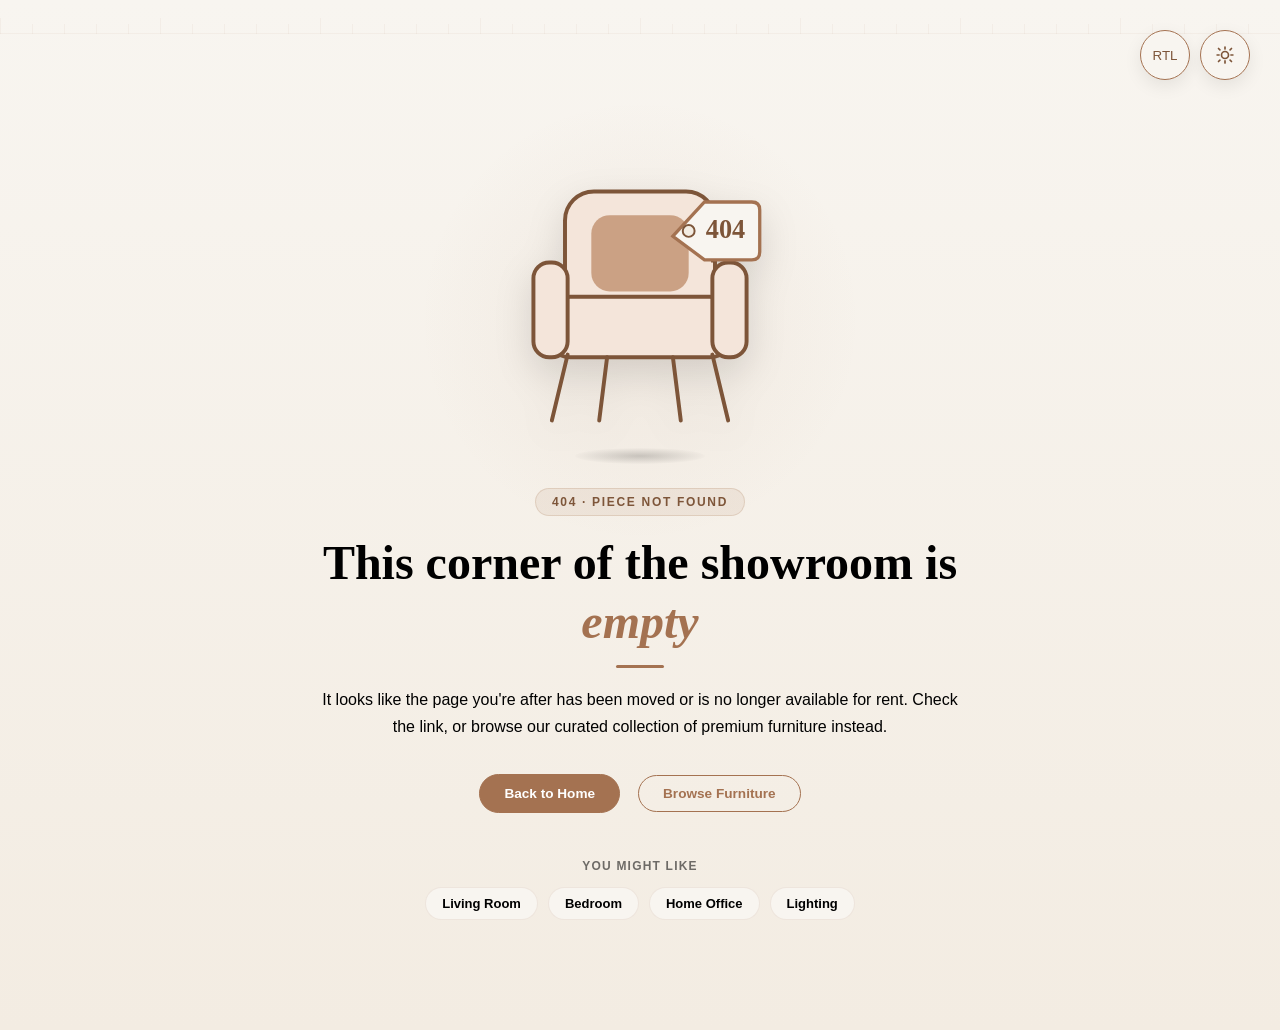
==== 404page.html @ a31dcf31 "Updated something" ====
<!DOCTYPE html>
<html lang="en">

<head>
  <meta charset="UTF-8">
  <meta name="viewport" content="width=device-width, initial-scale=1.0">
  <title>Rent Frame About</title>
  <link rel="icon" type="image/png" href="../Images/logo.png">

  <link rel="preload" href="../css/navbar.css" as="style">
  <link rel="stylesheet" href="../global.css">

  <link rel="stylesheet" href="../404page.css">
</head>

<body>

  

<div class="toggle-group">

  <button class="dir-toggle" id="dirToggle" type="button" aria-label="Switch to right-to-left layout" aria-pressed="false">
     <span id="dirLabel">RTL</span>
  </button>

  <button class="theme-toggle" id="themeToggle" type="button" aria-label="Toggle dark mode" aria-pressed="false">
    <svg class="icon-sun" viewBox="0 0 24 24" fill="none" stroke-width="2" stroke-linecap="round" stroke-linejoin="round"><circle cx="12" cy="12" r="4.2"></circle><path d="M12 2.5v2.4M12 19.1v2.4M4.2 4.2l1.7 1.7M18.1 18.1l1.7 1.7M2.5 12h2.4M19.1 12h2.4M4.2 19.8l1.7-1.7M18.1 5.9l1.7-1.7"></path></svg>
    <svg class="icon-moon" viewBox="0 0 24 24" fill="none" stroke-width="2" stroke-linecap="round" stroke-linejoin="round"><path d="M20 14.5A8.5 8.5 0 1 1 9.5 4a6.8 6.8 0 0 0 10.5 10.5Z"></path></svg>
  </button>

</div>



<main class="notfound-section section">

  <div class="measure-rule" aria-hidden="true" id="measureRule"></div>

  <div class="scene" aria-hidden="true">
    <div class="spotlight"></div>
    <div class="floor-shadow"></div>

    <svg class="chair" viewBox="0 0 190 200" xmlns="http://www.w3.org/2000/svg">
      
      <rect class="chair-fill" x="38" y="16" width="114" height="96" rx="22"></rect>
      
      <rect class="chair-cushion" x="58" y="34" width="74" height="58" rx="14"></rect>
      
      <rect class="chair-fill" x="24" y="96" width="142" height="46" rx="18"></rect>
      
      <rect class="chair-fill" x="14" y="70" width="26" height="72" rx="12"></rect>
      
      <rect class="chair-fill" x="150" y="70" width="26" height="72" rx="12"></rect>
      
      <path class="chair-line" d="M40 140 L28 190"></path>
      <path class="chair-line" d="M150 140 L162 190"></path>
      <path class="chair-line" d="M70 142 L64 190"></path>
      <path class="chair-line" d="M120 142 L126 190"></path>

      
      <g class="tag-group">
        <line class="string" x1="150" y1="70" x2="150" y2="46"></line>
        <g transform="translate(150 46)">
          <path class="tag-body" d="M-30 4 L-6 -22 L30 -22 Q36 -22 36 -16 L36 16 Q36 22 30 22 L-6 22 Z"></path>
          <circle class="tag-hole" cx="-18" cy="0" r="4.5"></circle>
          <text x="10" y="1">404</text>
        </g>
      </g>
    </svg>
  </div>

  <div class="section-heading">
    <span class="eyebrow">404 · Piece Not Found</span>
    <h2>This corner of the showroom is <span class="accent">empty</span></h2>
    <div class="divider"></div>
    <p>
      It looks like the page you're after has been moved or is no longer
      available for rent. Check the link, or browse our curated collection
      of premium furniture instead.
    </p>
  </div>

  <div class="cta-group">
    <a class="btn-primary" href="index.html">
      Back to Home
    </a>
    <a class="btn-outline" href="pricing.html#shop">
      Browse Furniture
    </a>
  </div>

  <nav class="quick-links" aria-label="Suggested categories">
    <span class="label">You might like</span>
    <a href="/living-room">Living Room</a>
    <a href="/bedroom">Bedroom</a>
    <a href="/office">Home Office</a>
    <a href="/lighting">Lighting</a>
  </nav>

</main>

<script>
(function () {
  "use strict";

  
  var body = document.body;
  var toggle = document.getElementById("themeToggle");

  function setTheme(isDark) {
    body.classList.toggle("dark", isDark);
    toggle.setAttribute("aria-pressed", String(isDark));
    toggle.setAttribute(
      "aria-label",
      isDark ? "Switch to light mode" : "Switch to dark mode"
    );
  }


  setTheme(false);

  toggle.addEventListener("click", function () {
    setTheme(!body.classList.contains("dark"));
  });

  
  var html = document.documentElement;
  var dirToggle = document.getElementById("dirToggle");
  var dirLabel = document.getElementById("dirLabel");

  function setDirection(isRTL) {
    html.setAttribute("dir", isRTL ? "rtl" : "ltr");
    dirToggle.setAttribute("aria-pressed", String(isRTL));
    dirToggle.setAttribute(
      "aria-label",
      isRTL ? "Switch to left-to-right layout" : "Switch to right-to-left layout"
    );
    dirLabel.textContent = isRTL ? "LTR" : "RTL";
  }


  setDirection(false);

  dirToggle.addEventListener("click", function () {
    setDirection(html.getAttribute("dir") !== "rtl");
  });

  
  var rule = document.getElementById("measureRule");
  if (rule) {
    var frag = document.createDocumentFragment();
    var count = 40;
    for (var i = 0; i <= count; i++) {
      var tick = document.createElement("span");
      tick.style.insetInlineStart = (i * (100 / count)) + "%";
      if (i % 5 === 0) tick.style.height = "16px";
      frag.appendChild(tick);
    }
    rule.appendChild(frag);
  }

  
  var scene = document.querySelector(".scene");
  var reduceMotion = window.matchMedia("(prefers-reduced-motion: reduce)").matches;

  if (scene && !reduceMotion && window.matchMedia("(hover: hover)").matches) {
    var chair = scene.querySelector(".chair");
    var maxTilt = 4;

    window.addEventListener("mousemove", function (e) {
      var w = window.innerWidth;
      var h = window.innerHeight;
      var x = (e.clientX / w - 0.5) * 2;
      var y = (e.clientY / h - 0.5) * 2;
      chair.style.transform =
        "rotate(" + (x * maxTilt * -1) + "deg) translateY(" + (y * 4) + "px)";
    });
  }
})();
</script>

  <script src="../js/navbar.js"></script>

  <script src="../js/footer.js"></script>
</body>

</html>
---- css/navbar.css ----
.navbar {
  position: fixed;
  top: 0;
  left: 0;
  right: 0;
  z-index: 1000;
  background: var(--card-bg);
  border-bottom: 1px solid var(--border);
  transition: background 0.3s ease, box-shadow 0.3s ease, border-color 0.3s ease;
}
 
.navbar.scrolled {
  box-shadow: var(--hover);
}
 
.navbar-container {
  margin: 0 auto;
  display: flex;
  align-items: center;
  justify-content: space-between;
  padding: 16px 8%;
  gap: 24px;
}
 
 
.navbar-logo {
  display: flex;
  align-items: center;
  gap: 11px;
  text-decoration: none;
  flex-shrink: 0;
}
 
.navbar-logo-icon-wrap {
  width: 35px;
  height: 35px;
  border-radius: 12px;
  padding: 4px;
  background: linear-gradient(135deg, var(--primary-light), var(--primary-dark));
  display: flex;
  align-items: center;
  justify-content: center;
  overflow: hidden;
  flex-shrink: 0;
  box-shadow: 0 6px 16px rgba(164, 114, 81, 0.32);
}
 
.navbar-logo-icon {
  width: 100%;
  height: 100%;
  object-fit: cover;
  display: block;
}
 
.navbar-logo-icon-fallback {
  color: #ffffff;
  font-family: 'Poppins', sans-serif;
  font-weight: 700;
  font-size: 19px;
}
 
.navbar-logo-text {
  font-family: 'Poppins', sans-serif;
  font-weight: 700;
  font-size: 22px;
  letter-spacing: -0.01em;
  color: var(--text-one);
  white-space: nowrap;
}
 
.navbar-logo-text span {
  color: var(--primary);
}
 
 
.navbar-menu {
  display: flex;
  align-items: center;
}
 
.navbar-list {
  display: flex;
  align-items: center;
  gap: 34px;
  list-style: none;
  margin: 0;
  padding: 0;
}
 
.nav-item {
  position: relative;
  display: flex;
  align-items: center;
}
 
.nav-link {
  font-family: 'Inter', sans-serif;
  font-weight: 600;
  font-size: 14.5px;
  color: var(--text-second);
  text-decoration: none;
  padding: 8px 1px;
  position: relative;
  transition: color 0.2s ease;
  white-space: nowrap;
}
 
.nav-link::after {
  content: "";
  position: absolute;
  left: 0;
  bottom: 2px;
  width: 0;
  height: 2px;
  border-radius: 2px;
  background: var(--primary);
  transition: width 0.25s ease;
}
 
.nav-link:hover,
.nav-link.active {
  color: var(--primary-dark);
}
 
.nav-link:hover::after,
.nav-link.active::after {
  width: 100%;
}
 
.dropdown-link.active {
  background: var(--primary-10);
  color: var(--primary-dark);
}
 
 
.dropdown {
  gap: 3px;
}
 
.dropdown-toggle {
  cursor: pointer;
  color: var(--text-second);
  font-size: 12px;
  user-select: none;
  transition: transform 0.25s ease, color 0.2s ease;
  padding: 4px;
}
 
.dropdown.open .dropdown-toggle,
.dropdown:hover .dropdown-toggle {
  color: var(--primary-dark);
  transform: rotate(180deg);
}
 
.dropdown-menu {
  position: absolute;
  top: calc(100% + 16px);
  left: 0;
  min-width: 168px;
  background: var(--card-bg);
  border: 1px solid var(--border);
  border-radius: 12px;
  box-shadow: var(--hover);
  padding: 8px;
  margin: 0;
  list-style: none;
  opacity: 0;
  visibility: hidden;
  transform: translateY(8px);
  transition: opacity 0.25s ease, transform 0.25s ease, visibility 0.25s ease;
  z-index: 10;
}
 
.dropdown:hover .dropdown-menu,
.dropdown.open .dropdown-menu {
  opacity: 1;
  visibility: visible;
  transform: translateY(0);
}
 
.dropdown-link {
  display: block;
  padding: 9px 14px;
  border-radius: 8px;
  color: var(--text-second);
  text-decoration: none;
  font-size: 13.5px;
  font-weight: 500;
  font-family: 'Inter', sans-serif;
  transition: background 0.2s ease, color 0.2s ease;
}
 
.dropdown-link:hover {
  background: var(--primary-10);
  color: var(--primary-dark);
}
 
 
.navbar-actions {
  display: flex;
  align-items: center;
  gap: 14px;
  flex-shrink: 0;
}
 
.icon-btn {
  width: 38px;
  height: 38px;
  border-radius: 50%;
  border: 1.5px solid var(--primary);
  background: transparent;
  display: flex;
  align-items: center;
  justify-content: center;
  cursor: pointer;
  color: var(--text-second);
  transition: border-color 0.2s ease, color 0.2s ease, background 0.2s ease;
  flex-shrink: 0;
}
body.dark .icon-btn{
border: 1.5px solid #ffffff;
}
 
.icon-btn:hover {
  border-color: var(--primary);
  color: var(--primary-dark);
  background: var(--primary-10);
}
 
.icon-svg {
  width: 18px;
  height: 18px;
}
 
 
.icon-sun {
  display: none;
}
 
body.dark .icon-moon {
  display: none;
}
 
body.dark .icon-sun {
  display: block;
}
 
.btn-primary {
  display: inline-flex;
  align-items: center;
  justify-content: center;
  gap: 8px;
  padding: 10px 22px;
  border-radius: 999px;
  background: var(--primary);
  color: #fff;
  font-family: 'Inter', sans-serif;
  font-weight: 600;
  font-size: 14px;
  text-decoration: none;
  border: none;
  cursor: pointer;
  transition: background 0.2s ease, transform 0.2s ease;
  white-space: nowrap;
}
 
.btn-primary:hover {
  background: var(--primary-dark);
  transform: translateY(-1px);
}
 
 
.hamburger {
  display: none;
  flex-direction: column;
  justify-content: center;
  gap: 5px;
  width: 38px;
  height: 38px;
  background: none;
  border: none;
  cursor: pointer;
  padding: 0;
  flex-shrink: 0;
}
 
.hamburger span {
  width: 22px;
  height: 2px;
  background: var(--text-one);
  border-radius: 2px;
  transition: transform 0.3s ease, opacity 0.3s ease;
  margin: 0 auto;
}
 
.hamburger.active span:nth-child(1) {
  transform: translateY(7px) rotate(45deg);
}
 
.hamburger.active span:nth-child(2) {
  opacity: 0;
}
 
.hamburger.active span:nth-child(3) {
  transform: translateY(-7px) rotate(-45deg);
}
 
 
.navbar-overlay {
  position: fixed;
  inset: 0;
  background: rgba(0, 0, 0, 0.45);
  opacity: 0;
  visibility: hidden;
  transition: opacity 0.35s ease, visibility 0.35s ease;
  z-index: 900;
}
 
.navbar-overlay.active {
  opacity: 1;
  visibility: visible;
}
 
 
.nav-close {
  display: none;
  position: absolute;
  top: 20px;
  right: 20px;
  width: 36px;
  height: 36px;
  border-radius: 50%;
  border: 1.5px solid var(--border);
  background: transparent;
  color: var(--text-one);
  font-size: 22px;
  line-height: 1;
  cursor: pointer;
  align-items: center;
  justify-content: center;
  transition: border-color 0.2s ease, color 0.2s ease, background 0.2s ease;
}
 
.nav-close:hover {
  border-color: var(--primary);
  color: var(--primary-dark);
  background: var(--primary-10);
}
 
 
 
.menu-toolbar,
.menu-cta {
  display: none;
}
 
@media (max-width: 1024px) {
 
  .navbar-container {
    padding: 14px 5%;
  }
 
 
  .navbar-actions .header-only {
    display: none;
  }
 
 
  .navbar-menu {
    position: fixed;
    top: 0;
    right: -100%;
    width: 78%;
    max-width: 320px;
    height: 100vh;
    background: var(--card-bg);
    flex-direction: column;
    align-items: flex-start;
    padding: 96px 28px 40px;
    box-shadow: var(--hover);
    transition: right 0.35s ease;
    overflow-y: auto;
    z-index: 950;
  }
 
  .navbar-menu.active {
    right: 0;
  }
 
  .navbar-list {
    flex-direction: column;
    align-items: flex-start;
    gap: 4px;
    width: 100%;
  }
 
  .nav-item {
    width: 100%;
    flex-wrap: wrap;
    padding: 8px 0;
    border-bottom: 1px solid var(--border);
  }
 
  .nav-link {
    font-size: 15.5px;
    padding: 4px 0;
  }
 
  .dropdown {
    justify-content: space-between;
    width: 100%;
  }
 
  .dropdown-toggle {
    font-size: 14px;
  }
 
  .dropdown-menu {
    position: static;
    width: 100%;
    box-shadow: none;
    border: none;
    background: transparent;
    padding: 4px 0 4px 10px;
    margin-top: 4px;
    opacity: 1;
    visibility: visible;
    transform: none;
    display: none;
  }
 
  .dropdown.open .dropdown-menu {
    display: block;
  }
 
 
  .menu-toolbar {
    display: none;
  }
 
  .menu-cta {
    display: block;
    width: 100%;
    margin-top: 18px;
    list-style: none;
  }
 
  .menu-cta .btn-primary {
    width: 100%;
    justify-content: center;
  }
 
  .hamburger {
    display: flex;
  }
 
  .nav-close {
    display: flex;
  }
}
 
@media (max-width: 768px) {
  .navbar-container {
    padding: 14px 6%;
  }
 
  .navbar-logo-text {
    font-size: 19px;
  }
}
 
@media (max-width: 360px) {
  .navbar-container {
    padding: 12px 4%;
    gap: 10px;
  }
 
  .navbar-logo-icon-wrap {
    width: 36px;
    height: 36px;
    border-radius: 10px;
  }
 
  .navbar-logo-text {
    font-size: 16.5px;
  }
 
  .navbar-menu {
    width: 70%;
    padding: 90px 20px 32px;
  }
 
  .navbar-actions {
    gap: 8px;
  }
 
  .navbar-actions .icon-btn {
    width: 34px;
    height: 34px;
  }
 
  .navbar-actions .icon-svg {
    width: 16px;
    height: 16px;
  }
}
 
 
html[dir="rtl"] .navbar-menu {
  right: auto;
  left: -100%;
}
 
html[dir="rtl"] .navbar-menu.active {
  left: 0;
  right: auto;
}
 
html[dir="rtl"] .nav-close {
  right: auto;
  left: 20px;
}
 
html[dir="rtl"] .dropdown-menu {
  left: auto;
  right: 0;
}
 
html[dir="rtl"] .nav-link::after {
  left: auto;
  right: 0;
}
 
@media (max-width: 1024px) {
  html[dir="rtl"] .dropdown-menu {
    padding: 4px 10px 4px 0;
  }
}
---- global.css ----
:root {
  --primary: #A47251;
  --primary-dark: #7D5539;
  --primary-light: #C79B7C;

  --hover: 0 20px 52px rgba(164, 114, 81, 0.28);
  --g-bg: rgba(164, 114, 81, 0.08);

  --text-one: #000000;
  --text-second: #000000;

  --sbg1: #F8F5F0;
  --sbg2: #F3ECE2;
  --card-bg: #f4e5da;
  --hero-bg: #1F140C;

  --primary-10: rgba(164, 114, 81, 0.10);
  --primary-15: rgba(164, 114, 81, 0.15);
  --primary-20: rgba(164, 114, 81, 0.20);

  --border: rgba(164, 114, 81, 0.12);
  --link: #A47251;
}

body.dark {
  --primary: #A47251;
  --primary-dark: #8C6244;
  --primary-light: #D9B594;

  --hover: 0 20px 52px rgba(164, 114, 81, 0.4);
  --g-bg: rgba(164, 114, 81, 0.15);

  --text-one: #F5F5F5;
  --text-second: #ffffff;

  --sbg1: #111111;
  --sbg2: #161616;
  --card-bg: #100905;
  --hero-bg: #000000;

  --primary-10: rgba(164, 114, 81, 0.14);
  --primary-15: rgba(164, 114, 81, 0.20);
  --primary-20: rgba(164, 114, 81, 0.28);

  --border: rgba(255, 255, 255, 0.14);
  --link: #C79B7C;
}

*,
*::before,
*::after {
  margin: 0;
  padding: 0;
  box-sizing: border-box;
}

.btn-primary {
  display: inline-flex;
  align-items: center;
  gap: 7px;
  font-size: 0.85rem;
  font-weight: 700;
  padding: 11px 24px;
  border-radius: 30px;
  background: var(--primary);
  color: #ffffff;
  border: 1.5px solid var(--primary);
  cursor: pointer;
  text-decoration: none;
  transition: opacity 0.2s, transform 0.2s;
  font-family: 'Inter', sans-serif;
}

.btn-primary:hover {
  background: var(--primary-dark);
  border-color: var(--primary-dark);
  opacity: 1;
  transform: translateY(-1px);
}

.btn-outline {
  display: inline-flex;
  align-items: center;
  gap: 7px;
  font-size: 0.85rem;
  font-weight: 700;
  padding: 10px 24px;
  border-radius: 30px;
  background: transparent;
  color: var(--primary);
  border: 1.5px solid var(--primary);
  cursor: pointer;
  text-decoration: none;
  transition: background 0.2s, color 0.2s;
  font-family: 'Inter', sans-serif;
}

.btn-outline:hover {
  background: var(--primary);
  color: #ffffff;
}


.section-heading {
  text-align: center;
  max-width: 620px;
  margin: 0 auto 48px;
}

.section-heading .eyebrow {
  display: inline-flex;
  align-items: center;
  gap: 8px;
  font-family: 'Inter', sans-serif;
  font-size: 12px;
  font-weight: 700;
  letter-spacing: 0.14em;
  text-transform: uppercase;
  color: var(--primary-dark);
  background: var(--primary-10);
  border: 1px solid var(--primary-20);
  padding: 6px 16px;
  border-radius: 20px;
  margin-bottom: 18px;
}

.section-heading h2 {
  color: var(--text-one);
  margin-bottom: 14px;
  text-transform: uppercase;
  font-family: 'Playfair Display', serif;
  font-weight: 700;

  font-size: 40px;
  line-height: 1.22;
}

.section-heading h2 .accent {
  color: var(--primary);
  font-style: italic;
}

.section-heading .divider {
  width: 48px;
  height: 3px;
  background: var(--primary);
  border-radius: 3px;
  margin: 0 auto 18px;
}

.section-heading p {
  font-family: 'Inter', sans-serif;
  font-size: 15px;
  line-height: 1.7;
  color: var(--text-second);
}



.section {
  padding: 100px 8%;
}
---- 404page.css ----
html {
  scroll-behavior: smooth;
}

body {
  font-family: 'Inter', 'Tajawal', sans-serif;
  background: linear-gradient(180deg, var(--sbg1) 0%, var(--sbg2) 100%);
  color: var(--text-second);
  min-height: 100vh;
  overflow-x: hidden;
  transition: background 0.35s ease, color 0.35s ease;
}

[lang="en"] .section-heading h2,
[lang="en"] .brand-name {
  font-family: 'Playfair Display', serif;
}


.toggle-group {
  position: fixed;
  top: 22px;
  right: 22px;
  z-index: 40;
  display: flex;
  align-items: center;
  gap: 10px;
}

.theme-toggle,
.dir-toggle {
  position: relative;
  width: 46px;
  height: 46px;
  border-radius: 50%;
  border: 1.5px solid var(--primary);
  background: var(--sbg1);
  color: var(--primary-dark);
  display: flex;
  align-items: center;
  justify-content: center;
  cursor: pointer;
  transition: transform 0.25s ease, box-shadow 0.25s ease, background 0.3s ease;
  box-shadow: 0 6px 18px rgba(0,0,0,0.08);
}

.theme-toggle:hover,
.dir-toggle:hover {
  transform: translateY(-2px);
  box-shadow: var(--hover);
}

.theme-toggle:focus-visible,
.dir-toggle:focus-visible,
.btn-primary:focus-visible,
.btn-outline:focus-visible,
.quick-links a:focus-visible {
  outline: 2px solid var(--primary);
  outline-offset: 3px;
}

.theme-toggle svg,
.dir-toggle svg {
  width: 20px;
  height: 20px;
  stroke: currentColor;
}

.theme-toggle .icon-moon { display: none; }
body.dark .theme-toggle .icon-sun { display: none; }
body.dark .theme-toggle .icon-moon { display: block; }

.dir-toggle .icon-rtl { display: none; }
html[dir="rtl"] .dir-toggle .icon-ltr { display: none; }
html[dir="rtl"] .dir-toggle .icon-rtl { display: block; }

.dir-toggle .label {
  position: absolute;
  bottom: -18px;
  font-size: 9px;
  font-weight: 700;
  letter-spacing: 0.06em;
  color: var(--text-second);
  opacity: 0.55;
}


.brand-mark {
  position: fixed;
  top: 26px;
  inset-inline-start: 8%;
  z-index: 40;
  font-family: 'Playfair Display', serif;
  font-weight: 700;
  font-size: 18px;
  letter-spacing: 0.02em;
  color: var(--text-one);
  text-decoration: none;
  display: flex;
  align-items: baseline;
  gap: 6px;
}
.brand-mark span {
  color: var(--primary);
  font-style: italic;
  font-size: 13px;
  font-family: 'Inter', sans-serif;
  font-weight: 600;
}


.notfound-section {
  min-height: 100vh;
  display: flex;
  flex-direction: column;
  align-items: center;
  justify-content: center;
  text-align: center;
  padding: 140px 6% 80px;
  position: relative;
}

/* Measuring-tape decorative rule, top of viewport — a nod to
   the tape measure every furniture consultation starts with */
.measure-rule {
  position: absolute;
  top: 0;
  left: 0;
  right: 0;
  height: 34px;
  display: flex;
  align-items: flex-end;
  opacity: 0.5;
  pointer-events: none;
}
.measure-rule::before {
  content: "";
  position: absolute;
  left: 0;
  right: 0;
  bottom: 0;
  height: 1px;
  background: var(--border);
}
.measure-rule span {
  position: absolute;
  bottom: 0;
  width: 1px;
  height: 10px;
  background: var(--border);
}


.scene {
  position: relative;
  width: 220px;
  height: 220px;
  margin-bottom: 12px;
}

.spotlight {
  position: absolute;
  top: 50%;
  left: 50%;
  transform: translate(-50%, -50%);
  width: 340px;
  height: 340px;
  max-width: 60vw;
  max-height: 60vw;
  border-radius: 50%;
  background: radial-gradient(circle, var(--g-bg) 0%, transparent 68%);
  animation: pulse-light 5s ease-in-out infinite;
}

@keyframes pulse-light {
  0%, 100% { opacity: 0.7; transform: translate(-50%, -50%) scale(1); }
  50%      { opacity: 1;   transform: translate(-50%, -50%) scale(1.06); }
}

.floor-shadow {
  position: absolute;
  bottom: 6px;
  left: 50%;
  transform: translateX(-50%);
  width: 130px;
  height: 16px;
  border-radius: 50%;
  background: radial-gradient(ellipse, rgba(0,0,0,0.18) 0%, transparent 75%);
  animation: shadow-breathe 3.2s ease-in-out infinite;
}
body.dark .floor-shadow {
  background: radial-gradient(ellipse, rgba(0,0,0,0.55) 0%, transparent 75%);
}

@keyframes shadow-breathe {
  0%, 100% { transform: translateX(-50%) scaleX(1); opacity: 1; }
  50%      { transform: translateX(-50%) scaleX(0.9); opacity: 0.8; }
}

.chair {
  position: relative;
  width: 190px;
  height: 200px;
  margin: 0 auto;
  display: block;
  filter: drop-shadow(0 14px 18px rgba(0,0,0,0.12));
}

.chair .chair-fill {
  fill: var(--card-bg);
  stroke: var(--primary-dark);
  stroke-width: 3;
}
.chair .chair-line {
  fill: none;
  stroke: var(--primary-dark);
  stroke-width: 3;
  stroke-linecap: round;
}
.chair .chair-cushion {
  fill: var(--primary-light);
  opacity: 0.9;
}


.tag-group {
  position: absolute;
  top: 6px;
  inset-inline-end: 8px;
  transform-origin: top center;
  animation: swing 4.5s ease-in-out infinite;
}

@keyframes swing {
  0%, 100% { transform: rotate(-6deg); }
  50%      { transform: rotate(6deg); }
}

.tag-group .string {
  stroke: var(--primary-dark);
  stroke-width: 2;
  stroke-dasharray: 3 3;
}

.tag-group .tag-body {
  fill: var(--sbg1);
  stroke: var(--primary);
  stroke-width: 2.5;
}

.tag-group .tag-hole {
  fill: var(--sbg2);
  stroke: var(--primary-dark);
  stroke-width: 1.5;
}

.tag-group text {
  font-family: 'Playfair Display', serif;
  font-weight: 700;
  font-size: 20px;
  fill: var(--primary-dark);
  text-anchor: middle;
  dominant-baseline: middle;
}


.notfound-section .section-heading {
  margin-bottom: 34px;
}

.notfound-section .section-heading h2 {
  font-size: 34px;
  text-transform: none;
}


.cta-group {
  display: flex;
  flex-wrap: wrap;
  align-items: center;
  justify-content: center;
  gap: 14px;
  margin-bottom: 46px;
}


.quick-links {
  display: flex;
  flex-wrap: wrap;
  align-items: center;
  justify-content: center;
  gap: 10px;
  max-width: 480px;
}

.quick-links .label {
  width: 100%;
  font-size: 12px;
  font-weight: 700;
  letter-spacing: 0.1em;
  text-transform: uppercase;
  color: var(--text-second);
  opacity: 0.55;
  margin-bottom: 4px;
}

.quick-links a {
  font-family: 'Inter', sans-serif;
  font-size: 13px;
  font-weight: 600;
  color: var(--text-second);
  text-decoration: none;
  padding: 8px 16px;
  border-radius: 20px;
  border: 1px solid var(--border);
  background: var(--sbg1);
  transition: border-color 0.2s, color 0.2s, transform 0.2s;
}

.quick-links a:hover {
  border-color: var(--primary);
  color: var(--primary-dark);
  transform: translateY(-1px);
}


@media (prefers-reduced-motion: reduce) {
  .spotlight, .floor-shadow, .tag-group {
    animation: none !important;
  }
  html { scroll-behavior: auto; }
}



@media (min-width: 768px) {
  .notfound-section {
    padding: 150px 8% 100px;
  }

  .scene {
    width: 260px;
    height: 260px;
  }

  .chair {
    width: 220px;
    height: 232px;
  }

  .spotlight {
    width: 400px;
    height: 400px;
  }

  .notfound-section .section-heading {
    max-width: 560px;
  }

  .notfound-section .section-heading h2 {
    font-size: 42px;
  }

  .section-heading p {
    font-size: 16px;
  }

  .brand-mark {
    font-size: 20px;
  }
}


@media (min-width: 1024px) {
  .notfound-section {
    padding: 170px 8% 110px;
  }

  .scene {
    width: 300px;
    height: 300px;
    margin-bottom: 18px;
  }

  .chair {
    width: 250px;
    height: 264px;
  }

  .spotlight {
    width: 460px;
    height: 460px;
  }

  .notfound-section .section-heading {
    max-width: 640px;
  }

  .notfound-section .section-heading h2 {
    font-size: 48px;
  }

  .cta-group {
    gap: 18px;
  }

  .toggle-group {
    top: 30px;
    right: 30px;
    gap: 12px;
  }

  .theme-toggle,
  .dir-toggle {
    width: 50px;
    height: 50px;
  }

  .brand-mark {
    top: 32px;
  }
}


@media (max-width: 359px) {
  .notfound-section .section-heading h2 {
    font-size: 28px;
  }
  .scene { width: 180px; height: 180px; }
  .chair { width: 160px; height: 168px; }
}


.toggle-group {
  position: fixed;
  top: 22px;
  right: 22px;
  left: auto;
  z-index: 40;
  display: flex;
  align-items: center;
  gap: 10px;
  transition: right 0.3s ease, left 0.3s ease;
}

html[dir="rtl"] .toggle-group {
  right: auto;
  left: 22px;
}


.brand-mark {
  position: fixed;
  top: 26px;
  left: 8%;
  right: auto;
  z-index: 40;
  transition: left 0.3s ease, right 0.3s ease;
}

html[dir="rtl"] .brand-mark {
  left: auto;
  right: 8%;
}


@media (min-width: 1024px) {
  .toggle-group {
    top: 30px;
    right: 30px;
    left: auto;
  }

  html[dir="rtl"] .toggle-group {
    right: auto;
    left: 30px;
  }

  .brand-mark {
    top: 32px;
  }
}
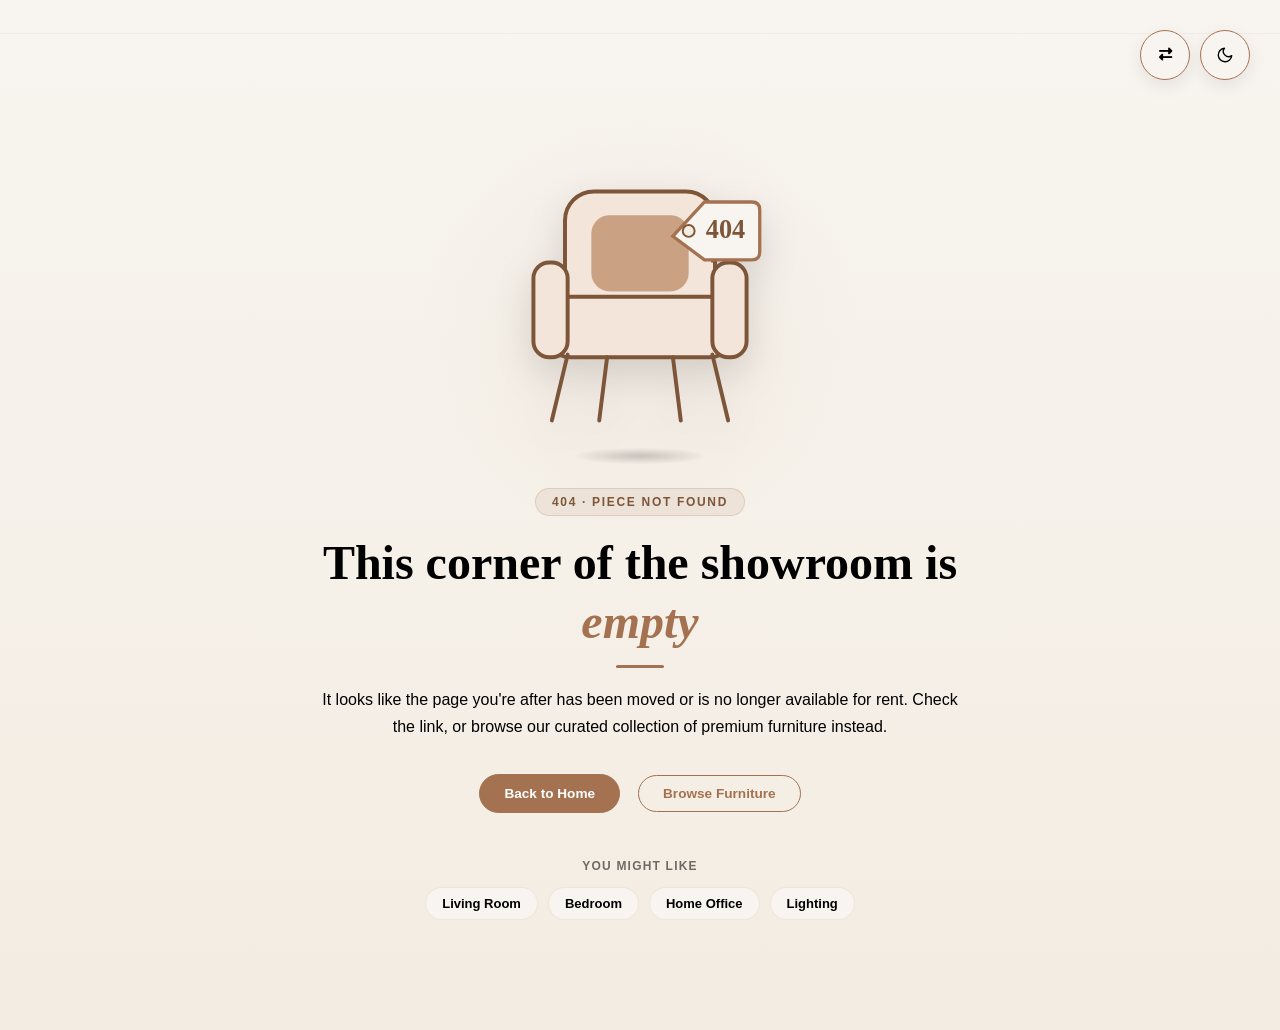
==== commit 9ebb9d7a: "Updated something" ====
--- a/404page.html
+++ b/404page.html
@@ -5,27 +5,43 @@
   <meta charset="UTF-8">
   <meta name="viewport" content="width=device-width, initial-scale=1.0">
   <title>Rent Frame About</title>
-  <link rel="icon" type="image/png" href="../Images/logo.png">
+  <link rel="icon" type="image/png" href="../Images/logo3.png">
 
   <link rel="preload" href="../css/navbar.css" as="style">
   <link rel="stylesheet" href="../global.css">
-
+ <link rel="stylesheet" href="https://cdnjs.cloudflare.com/ajax/libs/font-awesome/6.5.2/css/all.min.css">
   <link rel="stylesheet" href="../404page.css">
 </head>
 
 <body>
 
-  
+    <script>
+    (function () {
+      try {
+        if (localStorage.getItem('rentframe-theme') === 'dark') {
+          document.body.classList.add('dark');
+        }
+      } catch (e) { }
+    })();
+  </script>
 
 <div class="toggle-group">
 
   <button class="dir-toggle" id="dirToggle" type="button" aria-label="Switch to right-to-left layout" aria-pressed="false">
-     <span id="dirLabel">RTL</span>
+     <i class="fas fa-exchange-alt"></i>
   </button>
 
   <button class="theme-toggle" id="themeToggle" type="button" aria-label="Toggle dark mode" aria-pressed="false">
-    <svg class="icon-sun" viewBox="0 0 24 24" fill="none" stroke-width="2" stroke-linecap="round" stroke-linejoin="round"><circle cx="12" cy="12" r="4.2"></circle><path d="M12 2.5v2.4M12 19.1v2.4M4.2 4.2l1.7 1.7M18.1 18.1l1.7 1.7M2.5 12h2.4M19.1 12h2.4M4.2 19.8l1.7-1.7M18.1 5.9l1.7-1.7"></path></svg>
-    <svg class="icon-moon" viewBox="0 0 24 24" fill="none" stroke-width="2" stroke-linecap="round" stroke-linejoin="round"><path d="M20 14.5A8.5 8.5 0 1 1 9.5 4a6.8 6.8 0 0 0 10.5 10.5Z"></path></svg>
+     <svg class="icon-svg icon-moon" viewBox="0 0 24 24" fill="none" stroke="currentColor" stroke-width="1.8"
+        stroke-linecap="round" stroke-linejoin="round" xmlns="http://www.w3.org/2000/svg">
+        <circle cx="12" cy="12" r="4" />
+        <path
+          d="M12 2v2M12 20v2M4.93 4.93l1.41 1.41M17.66 17.66l1.41 1.41M2 12h2M20 12h2M6.34 17.66l-1.41 1.41M19.07 4.93l-1.41 1.41" />
+      </svg>
+      <svg class="icon-svg icon-sun" viewBox="0 0 24 24" fill="none" stroke="currentColor" stroke-width="1.8"
+        stroke-linecap="round" stroke-linejoin="round" xmlns="http://www.w3.org/2000/svg">
+        <path d="M21 12.79A9 9 0 1 1 11.21 3 7 7 0 0 0 21 12.79Z" />
+      </svg>
   </button>
 
 </div>
@@ -104,24 +120,27 @@
   "use strict";
 
   
-  var body = document.body;
-  var toggle = document.getElementById("themeToggle");
-
-  function setTheme(isDark) {
-    body.classList.toggle("dark", isDark);
-    toggle.setAttribute("aria-pressed", String(isDark));
-    toggle.setAttribute(
-      "aria-label",
-      isDark ? "Switch to light mode" : "Switch to dark mode"
-    );
-  }
-
-
-  setTheme(false);
-
-  toggle.addEventListener("click", function () {
-    setTheme(!body.classList.contains("dark"));
-  });
+var body = document.body;
+var toggle = document.getElementById("themeToggle");
+
+function setTheme(isDark) {
+  body.classList.toggle("dark", isDark);
+  toggle.setAttribute("aria-pressed", String(isDark));
+  toggle.setAttribute(
+    "aria-label",
+    isDark ? "Switch to light mode" : "Switch to dark mode"
+  );
+  try {
+    localStorage.setItem("rentframe-theme", isDark ? "dark" : "light");
+  } catch (e) { }
+}
+
+// Respect whatever the inline head script already applied from localStorage
+setTheme(body.classList.contains("dark"));
+
+toggle.addEventListener("click", function () {
+  setTheme(!body.classList.contains("dark"));
+});
 
   
   var html = document.documentElement;
--- a/css/navbar.css
+++ b/css/navbar.css
@@ -8,11 +8,9 @@
   border-bottom: 1px solid var(--border);
   transition: background 0.3s ease, box-shadow 0.3s ease, border-color 0.3s ease;
 }
- 
-.navbar.scrolled {
-  box-shadow: var(--hover);
-}
- 
+
+
+
 .navbar-container {
   margin: 0 auto;
   display: flex;
@@ -21,44 +19,43 @@
   padding: 16px 8%;
   gap: 24px;
 }
- 
- 
+
+
 .navbar-logo {
   display: flex;
   align-items: center;
-  gap: 11px;
+  gap: 3px;
   text-decoration: none;
   flex-shrink: 0;
 }
- 
+
 .navbar-logo-icon-wrap {
-  width: 35px;
-  height: 35px;
+  width: 50px;
+  height: 50px;
   border-radius: 12px;
   padding: 4px;
-  background: linear-gradient(135deg, var(--primary-light), var(--primary-dark));
+
   display: flex;
   align-items: center;
   justify-content: center;
   overflow: hidden;
   flex-shrink: 0;
-  box-shadow: 0 6px 16px rgba(164, 114, 81, 0.32);
-}
- 
+
+}
+
 .navbar-logo-icon {
   width: 100%;
   height: 100%;
   object-fit: cover;
-  display: block;
-}
- 
+}
+
 .navbar-logo-icon-fallback {
   color: #ffffff;
   font-family: 'Poppins', sans-serif;
   font-weight: 700;
   font-size: 19px;
 }
- 
+
 .navbar-logo-text {
   font-family: 'Poppins', sans-serif;
   font-weight: 700;
@@ -67,17 +64,17 @@
   color: var(--text-one);
   white-space: nowrap;
 }
- 
+
 .navbar-logo-text span {
   color: var(--primary);
 }
- 
- 
+
+
 .navbar-menu {
   display: flex;
   align-items: center;
 }
- 
+
 .navbar-list {
   display: flex;
   align-items: center;
@@ -86,13 +83,13 @@
   margin: 0;
   padding: 0;
 }
- 
+
 .nav-item {
   position: relative;
   display: flex;
   align-items: center;
 }
- 
+
 .nav-link {
   font-family: 'Inter', sans-serif;
   font-weight: 600;
@@ -104,7 +101,7 @@
   transition: color 0.2s ease;
   white-space: nowrap;
 }
- 
+
 .nav-link::after {
   content: "";
   position: absolute;
@@ -116,27 +113,27 @@
   background: var(--primary);
   transition: width 0.25s ease;
 }
- 
+
 .nav-link:hover,
 .nav-link.active {
   color: var(--primary-dark);
 }
- 
+
 .nav-link:hover::after,
 .nav-link.active::after {
   width: 100%;
 }
- 
+
 .dropdown-link.active {
   background: var(--primary-10);
   color: var(--primary-dark);
 }
- 
- 
+
+
 .dropdown {
   gap: 3px;
 }
- 
+
 .dropdown-toggle {
   cursor: pointer;
   color: var(--text-second);
@@ -145,13 +142,13 @@
   transition: transform 0.25s ease, color 0.2s ease;
   padding: 4px;
 }
- 
+
 .dropdown.open .dropdown-toggle,
 .dropdown:hover .dropdown-toggle {
   color: var(--primary-dark);
   transform: rotate(180deg);
 }
- 
+
 .dropdown-menu {
   position: absolute;
   top: calc(100% + 16px);
@@ -170,14 +167,14 @@
   transition: opacity 0.25s ease, transform 0.25s ease, visibility 0.25s ease;
   z-index: 10;
 }
- 
+
 .dropdown:hover .dropdown-menu,
 .dropdown.open .dropdown-menu {
   opacity: 1;
   visibility: visible;
   transform: translateY(0);
 }
- 
+
 .dropdown-link {
   display: block;
   padding: 9px 14px;
@@ -189,20 +186,20 @@
   font-family: 'Inter', sans-serif;
   transition: background 0.2s ease, color 0.2s ease;
 }
- 
+
 .dropdown-link:hover {
   background: var(--primary-10);
   color: var(--primary-dark);
 }
- 
- 
+
+
 .navbar-actions {
   display: flex;
   align-items: center;
   gap: 14px;
   flex-shrink: 0;
 }
- 
+
 .icon-btn {
   width: 38px;
   height: 38px;
@@ -217,34 +214,35 @@
   transition: border-color 0.2s ease, color 0.2s ease, background 0.2s ease;
   flex-shrink: 0;
 }
-body.dark .icon-btn{
-border: 1.5px solid #ffffff;
-}
- 
+
+body.dark .icon-btn {
+  border: 1.5px solid #ffffff;
+}
+
 .icon-btn:hover {
   border-color: var(--primary);
   color: var(--primary-dark);
   background: var(--primary-10);
 }
- 
+
 .icon-svg {
   width: 18px;
   height: 18px;
 }
- 
- 
+
+
 .icon-sun {
   display: none;
 }
- 
+
 body.dark .icon-moon {
   display: none;
 }
- 
+
 body.dark .icon-sun {
   display: block;
 }
- 
+
 .btn-primary {
   display: inline-flex;
   align-items: center;
@@ -263,13 +261,13 @@
   transition: background 0.2s ease, transform 0.2s ease;
   white-space: nowrap;
 }
- 
+
 .btn-primary:hover {
   background: var(--primary-dark);
   transform: translateY(-1px);
 }
- 
- 
+
+
 .hamburger {
   display: none;
   flex-direction: column;
@@ -283,7 +281,7 @@
   padding: 0;
   flex-shrink: 0;
 }
- 
+
 .hamburger span {
   width: 22px;
   height: 2px;
@@ -292,20 +290,20 @@
   transition: transform 0.3s ease, opacity 0.3s ease;
   margin: 0 auto;
 }
- 
+
 .hamburger.active span:nth-child(1) {
   transform: translateY(7px) rotate(45deg);
 }
- 
+
 .hamburger.active span:nth-child(2) {
   opacity: 0;
 }
- 
+
 .hamburger.active span:nth-child(3) {
   transform: translateY(-7px) rotate(-45deg);
 }
- 
- 
+
+
 .navbar-overlay {
   position: fixed;
   inset: 0;
@@ -315,13 +313,13 @@
   transition: opacity 0.35s ease, visibility 0.35s ease;
   z-index: 900;
 }
- 
+
 .navbar-overlay.active {
   opacity: 1;
   visibility: visible;
 }
- 
- 
+
+
 .nav-close {
   display: none;
   position: absolute;
@@ -340,32 +338,32 @@
   justify-content: center;
   transition: border-color 0.2s ease, color 0.2s ease, background 0.2s ease;
 }
- 
+
 .nav-close:hover {
   border-color: var(--primary);
   color: var(--primary-dark);
   background: var(--primary-10);
 }
- 
- 
- 
+
+
+
 .menu-toolbar,
 .menu-cta {
   display: none;
 }
- 
+
 @media (max-width: 1024px) {
- 
+
   .navbar-container {
     padding: 14px 5%;
   }
- 
- 
+
+
   .navbar-actions .header-only {
     display: none;
   }
- 
- 
+
+
   .navbar-menu {
     position: fixed;
     top: 0;
@@ -382,39 +380,39 @@
     overflow-y: auto;
     z-index: 950;
   }
- 
+
   .navbar-menu.active {
     right: 0;
   }
- 
+
   .navbar-list {
     flex-direction: column;
     align-items: flex-start;
     gap: 4px;
     width: 100%;
   }
- 
+
   .nav-item {
     width: 100%;
     flex-wrap: wrap;
     padding: 8px 0;
     border-bottom: 1px solid var(--border);
   }
- 
+
   .nav-link {
     font-size: 15.5px;
     padding: 4px 0;
   }
- 
+
   .dropdown {
     justify-content: space-between;
     width: 100%;
   }
- 
+
   .dropdown-toggle {
     font-size: 14px;
   }
- 
+
   .dropdown-menu {
     position: static;
     width: 100%;
@@ -428,109 +426,109 @@
     transform: none;
     display: none;
   }
- 
+
   .dropdown.open .dropdown-menu {
     display: block;
   }
- 
- 
+
+
   .menu-toolbar {
     display: none;
   }
- 
+
   .menu-cta {
     display: block;
     width: 100%;
     margin-top: 18px;
     list-style: none;
   }
- 
+
   .menu-cta .btn-primary {
     width: 100%;
     justify-content: center;
   }
- 
+
   .hamburger {
     display: flex;
   }
- 
+
   .nav-close {
     display: flex;
   }
 }
- 
+
 @media (max-width: 768px) {
   .navbar-container {
     padding: 14px 6%;
   }
- 
+
   .navbar-logo-text {
     font-size: 19px;
   }
 }
- 
+
 @media (max-width: 360px) {
   .navbar-container {
     padding: 12px 4%;
     gap: 10px;
   }
- 
+
   .navbar-logo-icon-wrap {
     width: 36px;
     height: 36px;
     border-radius: 10px;
   }
- 
+
   .navbar-logo-text {
     font-size: 16.5px;
   }
- 
+
   .navbar-menu {
     width: 70%;
     padding: 90px 20px 32px;
   }
- 
+
   .navbar-actions {
     gap: 8px;
   }
- 
+
   .navbar-actions .icon-btn {
     width: 34px;
     height: 34px;
   }
- 
+
   .navbar-actions .icon-svg {
     width: 16px;
     height: 16px;
   }
 }
- 
- 
+
+
 html[dir="rtl"] .navbar-menu {
   right: auto;
   left: -100%;
 }
- 
+
 html[dir="rtl"] .navbar-menu.active {
   left: 0;
   right: auto;
 }
- 
+
 html[dir="rtl"] .nav-close {
   right: auto;
   left: 20px;
 }
- 
+
 html[dir="rtl"] .dropdown-menu {
   left: auto;
   right: 0;
 }
- 
+
 html[dir="rtl"] .nav-link::after {
   left: auto;
   right: 0;
 }
- 
+
 @media (max-width: 1024px) {
   html[dir="rtl"] .dropdown-menu {
     padding: 4px 10px 4px 0;
--- a/404page.css
+++ b/404page.css
@@ -32,12 +32,12 @@
 .theme-toggle,
 .dir-toggle {
   position: relative;
-  width: 46px;
-  height: 46px;
+  width: 42px;
+  height: 42px;
   border-radius: 50%;
-  border: 1.5px solid var(--primary);
+  border: 1px solid var(--primary);
   background: var(--sbg1);
-  color: var(--primary-dark);
+  color: var(--text-one);
   display: flex;
   align-items: center;
   justify-content: center;
@@ -63,9 +63,9 @@
 
 .theme-toggle svg,
 .dir-toggle svg {
-  width: 20px;
-  height: 20px;
-  stroke: currentColor;
+  width: 18px;
+  height: 18px;
+
 }
 
 .theme-toggle .icon-moon { display: none; }
